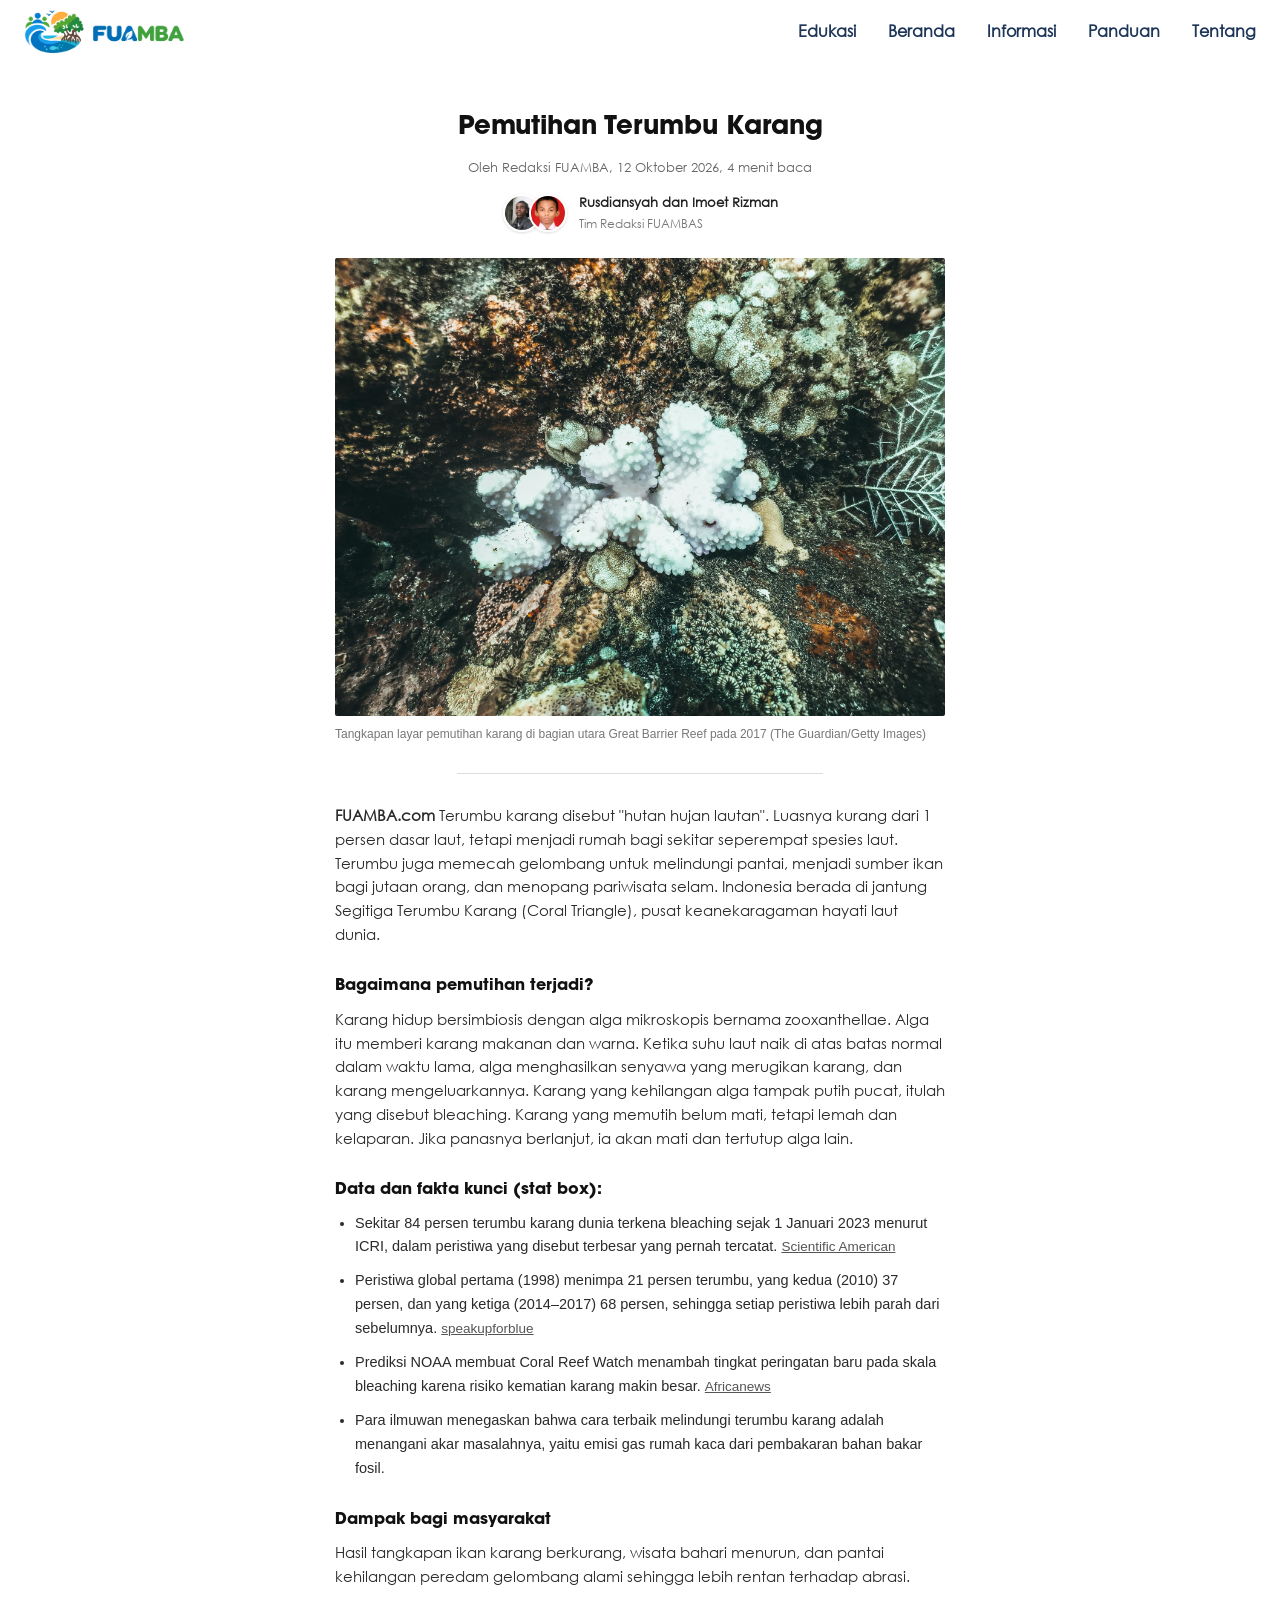
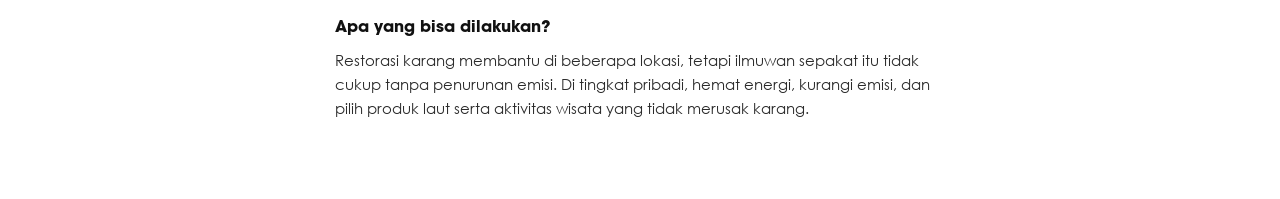
==== html/artikel-1.html @ 21b0585f "menambahkan page artikel dan navbar" ====
<!DOCTYPE html>
<html lang="eng">
<head>
    <meta charset="UTF-8">
    <meta name="viewport" content="width=device-width, initial-scale=1.0">
    <title>Pemutihan Terumbu Karang | FUAMBA</title>
    <link rel="stylesheet" href="../css/edukasi.css">
</head>
<body class="info-page">
    <nav>
        <img class="logo" src="../assets/images/fuamba.png" alt="">

    <input type="checkbox" id="menu-toggle" class="menu-toggle" aria-label="Buka menu">
    <label for="menu-toggle" class="hamburger" aria-hidden="true">
      <span></span>
      <span></span>
      <span></span>
    </label>

        <div class="menu">
            <a href="edukasi.html">Edukasi</a>
            <a href="../index.html">Beranda</a>
            <a href="informasi.html">Informasi</a>
            <a href="panduan.html">Panduan</a>
            <a href="tentang.html">Tentang</a>
        </div>
    </nav>
<main class="edukasi-page">
    <section class="heading-edukasi">
        <h1>Pemutihan Terumbu Karang</h1>
        <div class="edukasi-meta-row">
            <p class="edukasi-meta">
                Oleh Redaksi FUAMBA, 12 Oktober 2026, 4 menit baca
            </p>
            <div class="edukasi-actions">
                <button class="action-button" type="button" aria-label="Sukai artikel">
                    <svg viewBox="0 0 24 24">
                        <path d="M7 10v11H4a2 2 0 0 1-2-2v-7a2 2 0 0 1 2-2h3Zm0 0 5-8c2 0 3 1.5 2.5 3.5L13.5 10H20a2 2 0 0 1 2 2l-1.5 7a2 2 0 0 1-2 2H7"/>"
                    </svg>
                </button>

                <button class="action-button" type="button"
                    aria-label="Bagikan edukasi"
                    onclick="if (navigator.share) { navigator.share({title: document.title, url: window.location.href}); }">
                    <svg viewBox="0 0 24 24">
                        <path d="M12 15V3m0 0L7 8m5-5 5 5M5 13v7a1 1 0 0 0 1 1h12a1 1 0 0 0 1-1v-7"/>
                    </svg>
            </div>
        </div>
    </section>
    <section class="author">
        <div class="author-photos">
            <img src="../assets/images/rusdi.jpeg"
                 alt="Foto Mas Rusdiansyah"
                 class="author-photo">

            <img src="../assets/images/imoet.jpeg"
                 alt="Foto Imoet Rizman"
                 class="author-photo author-photo-two">
        </div>

        <div class="author-details">
            <p class="author-names">
                Rusdiansyah dan Imoet Rizman
            </p>

            <p class="author-role">
                Tim Redaksi FUAMBAS
            </p>
        </div>
    </section>
    <figure class="featured-figure">
        <img src="../assets/images/Coral.jpg.jpeg"
             alt="Terumbu karang yang mengalami pemutihan"
             class="featured-image">

             <figcaption>
                Tangkapan layar pemutihan karang di bagian utara Great Barrier Reef pada 2017 (The Guardian/Getty Images)
             </figcaption>
    </figure>
    <div class="article-divider"></div>
    <article class="article-content">
        <p>
            <strong>FUAMBA.com</strong>
            Terumbu karang disebut "hutan hujan lautan". Luasnya kurang dari 1 persen dasar laut, tetapi menjadi rumah bagi sekitar seperempat spesies laut. Terumbu juga memecah gelombang untuk melindungi pantai, menjadi sumber ikan bagi jutaan orang, dan menopang pariwisata selam. Indonesia berada di jantung Segitiga Terumbu Karang (Coral Triangle), pusat keanekaragaman hayati laut dunia.
        </p>

        <h2>Bagaimana pemutihan terjadi?</h2>
        <p>
            Karang hidup bersimbiosis dengan alga mikroskopis bernama zooxanthellae. Alga itu memberi karang makanan dan warna. Ketika suhu laut naik di atas batas normal dalam waktu lama, alga menghasilkan senyawa yang merugikan karang, dan karang mengeluarkannya. Karang yang kehilangan alga tampak putih pucat, itulah yang disebut bleaching. Karang yang memutih belum mati, tetapi lemah dan kelaparan. Jika panasnya berlanjut, ia akan mati dan tertutup alga lain.
        </p>

        <section class="key-facts">
            <h2 class="facts-heading">
                Data dan fakta kunci (stat box):
            </h2>

            <ul>
                <li>
                    Sekitar 84 persen terumbu karang dunia terkena bleaching sejak 1 Januari 2023 menurut ICRI, dalam peristiwa yang disebut terbesar yang pernah tercatat.
                    <span class="source-name">Scientific American</span>
                </li>
                <li>
                    Peristiwa global pertama (1998) menimpa 21 persen terumbu, yang kedua (2010) 37 persen, dan yang ketiga (2014–2017) 68 persen, sehingga setiap peristiwa lebih parah dari sebelumnya.
                    <span class="source-name">speakupforblue</span>
                </li>

                <li>
                    Prediksi NOAA membuat Coral Reef Watch menambah tingkat peringatan baru pada skala bleaching karena risiko kematian karang makin besar.
                    <span class="source-name">Africanews</span>
                </li>

                <li>
                     Para ilmuwan menegaskan bahwa cara terbaik melindungi terumbu karang adalah menangani akar masalahnya, yaitu emisi gas rumah kaca dari pembakaran bahan bakar fosil.
                </li>
            </ul>
        </section>
        <section class="impact-section">
            <h2>Dampak bagi masyarakat</h2>

            <p>
                Hasil tangkapan ikan karang berkurang, wisata bahari menurun, dan pantai kehilangan peredam gelombang alami sehingga lebih rentan terhadap abrasi.
            </p>

            <h2 class="action-heading">
                Apa yang bisa dilakukan?
            </h2>

            <p>
                Restorasi karang membantu di beberapa lokasi, tetapi ilmuwan sepakat itu tidak cukup tanpa penurunan emisi. Di tingkat pribadi, hemat energi, kurangi emisi, dan pilih produk laut serta aktivitas wisata yang tidak merusak karang.
            </p>
        </section>
    </article>
    <div id="Komentar"></div>
</body>
---- css/edukasi.css ----
* {
    box-sizing: border-box;
    margin: 0;
    padding: 0;
}
:root {
    --teks-gelap: #1D3557;
    --biru: #457B9D;
    --biru-muda: #A8DADC;
    --putih-bg: #F1FAEE;
    --teal: #F1FAEE;
}
body.info-page {
    font-family: -apple-system, BlinkMacSystemFont, "Segoe UI", Roboto, Helvetica, Arial, sans-serif;
    color: #2c2c2c;
    background-color: #ffffff;
    line-height: 1.6;
}
@font-face {
    font-family: ITC Avant Garde Gothic Bold;
    src: url('../assets/fonts/ITC Avant Garde Gothic Bold.otf');
}
@font-face {
    font-family: weezerfont;
    src: url('../assets/fonts/weezerfont.ttf');
}
h1,h2 {
    font-family: ITC Avant Garde Gothic Bold;
}
p,a {
    font-family: weezerfont;
}
a {
    text-decoration: none;
}

/* ini untuk navbar desktop */
        nav {
            background-color: white;
            display: flex;
            align-items: center;
            justify-content: space-between;
            gap: 1.5rem;
            height: 4rem;
            position: relative;
            padding: 0.6rem 1.5rem;
            background: rgba(255, 255, 255, 0.95);
            z-index: 2;
        }
        nav .logo {
            width: 10rem;
        }
        .menu {
            display: flex;
            gap: 2rem;
        }
        .menu-toggle {
            position: absolute;
            opacity: 0;
            pointer-events: none;
        }
        nav a {
            padding-bottom: 3px;
            color: var(--teks-gelap);
            font-weight: 800;
             
        }
        nav a:hover {
            border-bottom: 3px solid var(--teks-gelap);
        }

    .hamburger {
      display: none;
      flex-direction: column;
      gap: 5px;
      padding: 0.5rem;
      cursor: pointer;
    }

    .hamburger span {
      display: block;
      width: 1.6rem;
      height: 3px;
      border-radius: 2px;
      background: var(--teks-gelap);
      transition: transform 0.3s, opacity 0.3s;
    }
 /* ini untuk navbar desktop */

.edukasi-page {
    max-width: 650px;
    margin: 0 auto;
    padding: 20px 20px 60px 20px;
}

.heading-edukasi {
    text-align: center;
    margin-top: 20px;
    margin-bottom: 15px;
}

.heading-edukasi h1 {
    font-size: 26px;
    font-weight: 700;
    color: #111111;
    margin-bottom: 12px;
}

.edukasi-meta-row {
    display: flex;
    justify-content: center;
    align-items: center;
}

.edukasi-meta {
    font-size: 13px;
    color: #666666;
}

.edukasi-actions {
    display: none !important;
}

.author {
    display: flex;
    align-items: center;
    justify-content: center;
    gap: 12px;
    margin: 15px 0 25px 0;
}

.author-photos {
    display: flex;
    align-items: center;
}

.author-photo {
    width: 38px;
    height: 38px;
    border-radius: 50%;
    object-fit: cover;
    border: 2px solid #ffffff;
    box-shadow: 0 1px 3px rgba(0, 0, 0, 0.15);
}

.author-photo-two {
    margin-left: -12px;
}

.author-details {
    text-align: left;
}

.author-names {
    font-size: 13px;
    font-weight: 600;
    color: #222222;
}

.author-role {
    font-size: 12px;
    color: #777777;
}

.featured-figure {
    margin: 20px 0 25px 0;
}

.featured-image {
    width: 100%;
    height: auto;
    display: block;
    border-radius: 2px;
}

figcaption {
    margin-top: 10px;
    font-size: 12px;
    color: #777777;
    text-align: left;
    line-height: 1.4;
}

.article-divider {
    width: 60%;
    height: 1px;
    background-color: #dddddd;
    margin: 30px auto;
}

.article-content {
    font-size: 14.5px;
    line-height: 1.65;
    color: #2b2b2b;
}

.article-content p {
    margin-bottom: 18px;
}

.article-content h2 {
    font-size: 16px;
    font-weight: 700;
    margin: 24px 0 10px 0;
    color: #111111;
}

.key-facts {
    margin: 20px 0;
}

.facts-heading {
    font-size: 15px;
    font-weight: 700;
    margin-bottom: 10px;
}

.key-facts ul {
    padding-left: 20px;
    margin-bottom: 20px;
}

.key-facts li {
    margin-bottom: 10px;
}

.source-name {
    color: #555555;
    text-decoration: underline;
    font-size: 13.5px;
    cursor: pointer;
}

@media (max-width: 768px) {

    .nav {
        padding: 0.6rem 1.5rem;
    }
    .menu-toggle:checked + .hamburger span:nth-child(1) {
      transform: translateY(8px) rotate(45deg);
    }

    .menu-toggle:checked + .hamburger span:nth-child(2) {
      opacity: 0;
    }

    .menu-toggle:checked + .hamburger span:nth-child(3) {
      transform: translateY(-8px) rotate(-45deg);
    }

    /* Garis fokus saat tombol dipilih dengan keyboard */
    .menu-toggle:focus-visible + .hamburger {
      outline: 3px solid #d9482b;
      border-radius: 6px;
    }

    .menu {
        display: none;
        position: absolute;
        top: 100%;
        left: 0;
        right: 0;
        flex-direction: column;
        gap: 0;
        background: white;
        box-shadow: 0 10px 20px rgba(0, 0, 0, 0.15);
    }
    .menu a {
        padding: 0.9rem 1.5rem;
    }
    .menu a:hover {
        background: var(--biru-muda);
        color: var(--teks-gelap);
    }

      /* Menu tampil saat checkbox dicentang */
    .menu-toggle:checked ~ .menu {
        display: flex;
    }
    .hamburger {
        display: flex;
    }
    /* ini untuk navbar hp */
}
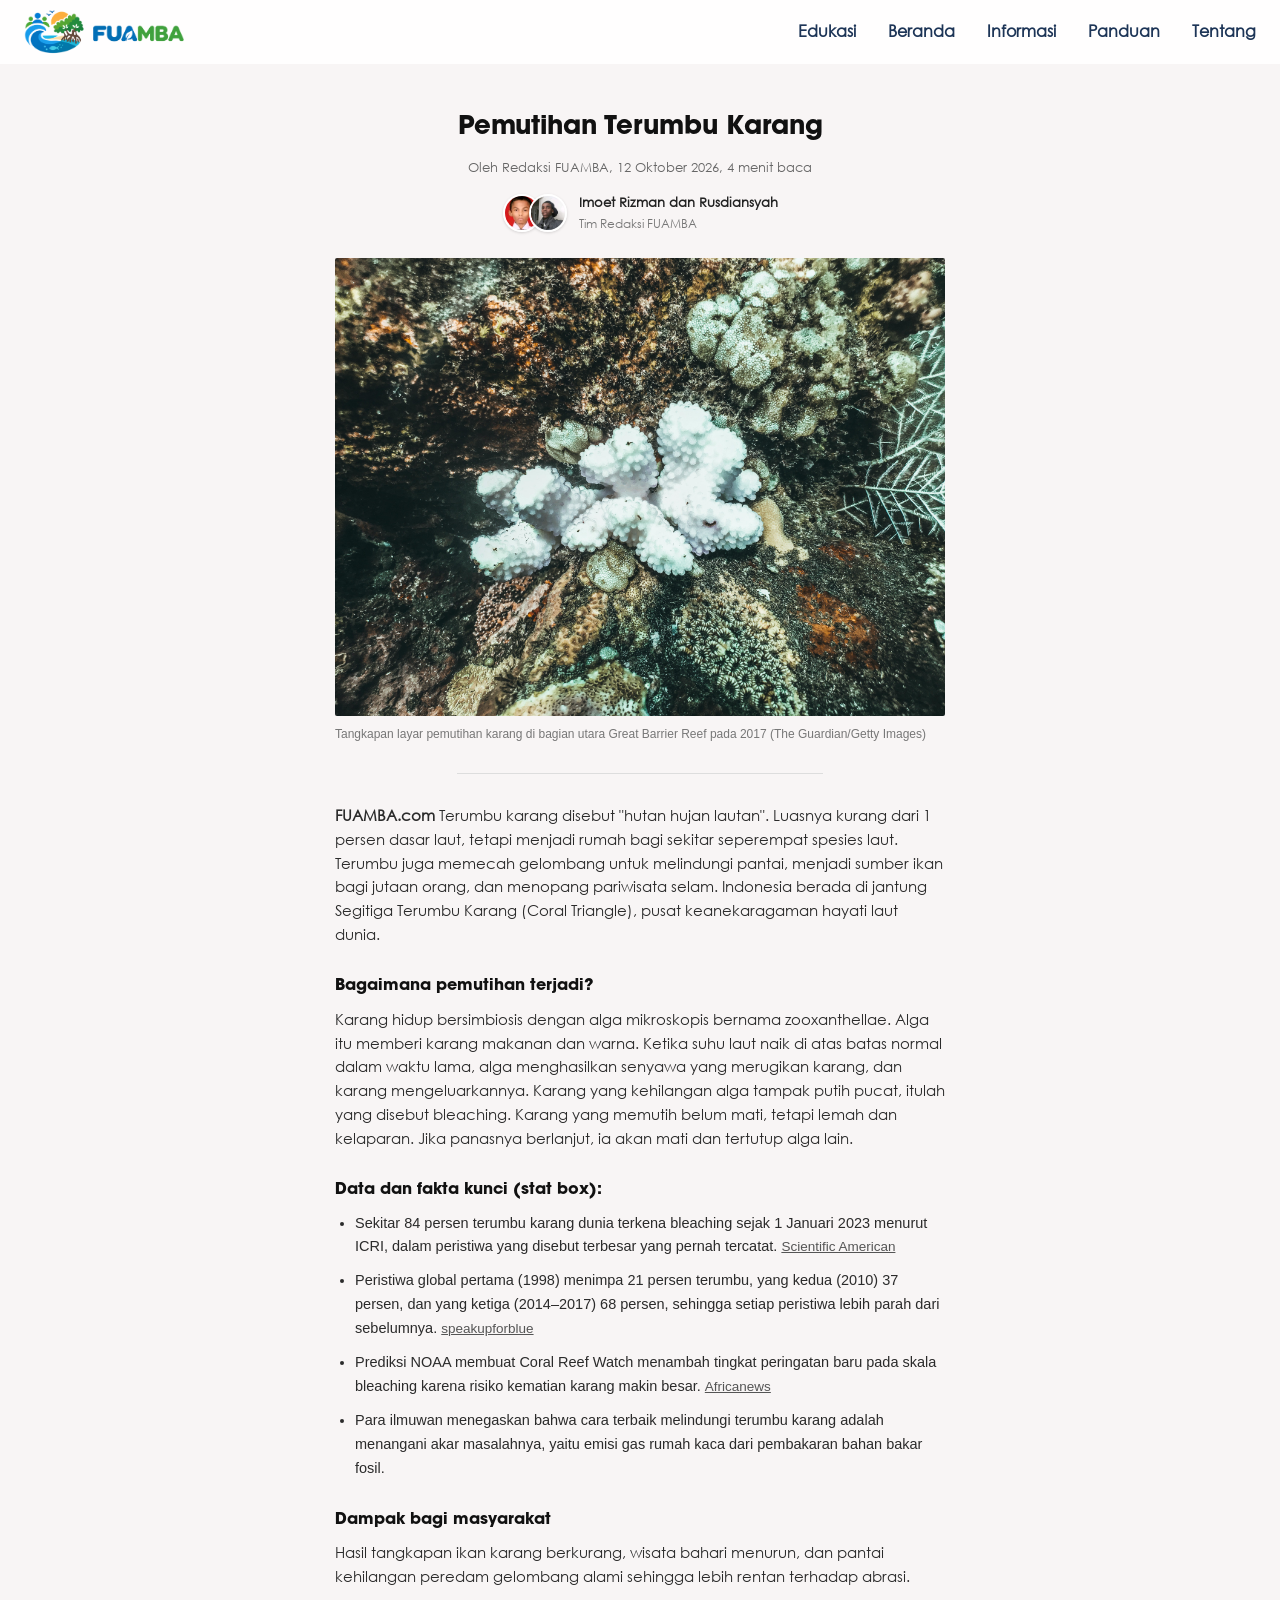
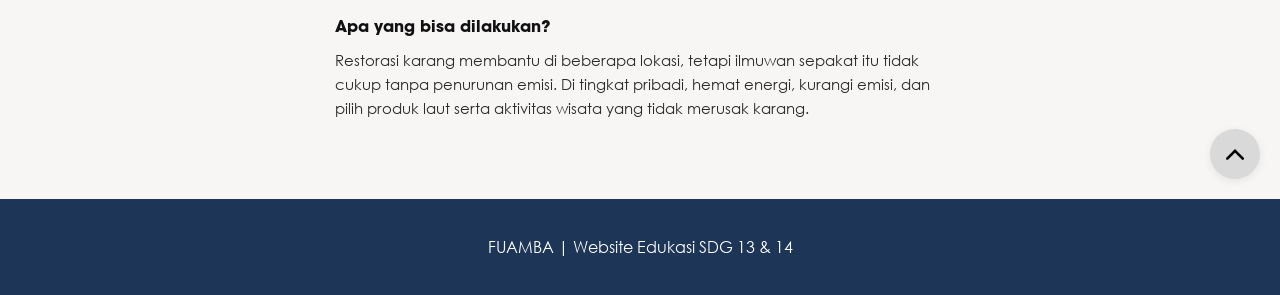
==== commit 9b649f11: "menambahkan artikel dan fix responsive" ====
--- a/html/artikel-1.html
+++ b/html/artikel-1.html
@@ -4,7 +4,7 @@
     <meta charset="UTF-8">
     <meta name="viewport" content="width=device-width, initial-scale=1.0">
     <title>Pemutihan Terumbu Karang | FUAMBA</title>
-    <link rel="stylesheet" href="../css/edukasi.css">
+    <link rel="stylesheet" href="../css/artikel.css">
 </head>
 <body class="info-page">
     <nav>
@@ -32,40 +32,26 @@
             <p class="edukasi-meta">
                 Oleh Redaksi FUAMBA, 12 Oktober 2026, 4 menit baca
             </p>
-            <div class="edukasi-actions">
-                <button class="action-button" type="button" aria-label="Sukai artikel">
-                    <svg viewBox="0 0 24 24">
-                        <path d="M7 10v11H4a2 2 0 0 1-2-2v-7a2 2 0 0 1 2-2h3Zm0 0 5-8c2 0 3 1.5 2.5 3.5L13.5 10H20a2 2 0 0 1 2 2l-1.5 7a2 2 0 0 1-2 2H7"/>"
-                    </svg>
-                </button>
-
-                <button class="action-button" type="button"
-                    aria-label="Bagikan edukasi"
-                    onclick="if (navigator.share) { navigator.share({title: document.title, url: window.location.href}); }">
-                    <svg viewBox="0 0 24 24">
-                        <path d="M12 15V3m0 0L7 8m5-5 5 5M5 13v7a1 1 0 0 0 1 1h12a1 1 0 0 0 1-1v-7"/>
-                    </svg>
-            </div>
         </div>
     </section>
     <section class="author">
         <div class="author-photos">
+            <img src="../assets/images/imoet.jpeg"
+                 alt="Foto Imoet Rizman"
+                 class="author-photo">
+
             <img src="../assets/images/rusdi.jpeg"
                  alt="Foto Mas Rusdiansyah"
-                 class="author-photo">
-
-            <img src="../assets/images/imoet.jpeg"
-                 alt="Foto Imoet Rizman"
                  class="author-photo author-photo-two">
         </div>
 
         <div class="author-details">
             <p class="author-names">
-                Rusdiansyah dan Imoet Rizman
+                Imoet Rizman dan Rusdiansyah
             </p>
 
             <p class="author-role">
-                Tim Redaksi FUAMBAS
+                Tim Redaksi FUAMBA
             </p>
         </div>
     </section>
@@ -132,4 +118,13 @@
         </section>
     </article>
     <div id="Komentar"></div>
+</main>
+    <div style="position: relative">
+        <a href="#top" class="back-to-top">
+            <img src="../assets/images/arrkey.png" class="arrow-icon">
+        </a>
+    </div>
+    <footer class="footer">
+        <p>FUAMBA | Website Edukasi SDG 13 & 14</p>
+    </footer>
 </body>
--- a/css/artikel.css
+++ b/css/artikel.css
@@ -0,0 +1,328 @@
+* {
+    box-sizing: border-box;
+    margin: 0;
+    padding: 0;
+}
+:root {
+    --teks-gelap: #1D3557;
+    --biru: #457B9D;
+    --biru-muda: #A8DADC;
+    --putih-bg: #F1FAEE;
+    --teal: #F1FAEE;
+}
+body.info-page {
+    font-family: -apple-system, BlinkMacSystemFont, "Segoe UI", Roboto, Helvetica, Arial, sans-serif;
+    color: #2c2c2c;
+    background-color: #f8f5f5;
+    line-height: 1.6;
+}
+@font-face {
+    font-family: ITC Avant Garde Gothic Bold;
+    src: url('../assets/fonts/ITC Avant Garde Gothic Bold.otf');
+}
+@font-face {
+    font-family: weezerfont;
+    src: url('../assets/fonts/weezerfont.ttf');
+}
+h1,h2 {
+    font-family: ITC Avant Garde Gothic Bold;
+}
+p,a {
+    font-family: weezerfont;
+}
+a {
+    text-decoration: none;
+}
+
+/* ini untuk navbar desktop */
+        nav {
+            background-color: white;
+            display: flex;
+            align-items: center;
+            justify-content: space-between;
+            gap: 1.5rem;
+            height: 4rem;
+            position: relative;
+            padding: 0.6rem 1.5rem;
+            background: rgba(255, 255, 255, 0.95);
+            z-index: 2;
+        }
+        nav .logo {
+            width: 10rem;
+        }
+        .menu {
+            display: flex;
+            gap: 2rem;
+        }
+        .menu-toggle {
+            position: absolute;
+            opacity: 0;
+            pointer-events: none;
+        }
+        nav a {
+            padding-bottom: 3px;
+            color: var(--teks-gelap);
+            font-weight: 800;
+             
+        }
+        nav a:hover {
+            border-bottom: 3px solid var(--teks-gelap);
+        }
+
+    .hamburger {
+      display: none;
+      flex-direction: column;
+      gap: 5px;
+      padding: 0.5rem;
+      cursor: pointer;
+    }
+
+    .hamburger span {
+      display: block;
+      width: 1.6rem;
+      height: 3px;
+      border-radius: 2px;
+      background: var(--teks-gelap);
+      transition: transform 0.3s, opacity 0.3s;
+    }
+ /* ini untuk navbar desktop */
+
+.edukasi-page {
+    max-width: 650px;
+    margin: 0 auto;
+    padding: 20px 20px 60px 20px;
+}
+
+.heading-edukasi {
+    text-align: center;
+    margin-top: 20px;
+    margin-bottom: 15px;
+}
+
+.heading-edukasi h1 {
+    font-size: 26px;
+    font-weight: 700;
+    color: #111111;
+    margin-bottom: 12px;
+}
+
+.edukasi-meta-row {
+    display: flex;
+    justify-content: center;
+    align-items: center;
+}
+
+.edukasi-meta {
+    font-size: 13px;
+    color: #666666;
+}
+
+.edukasi-actions {
+    display: none !important;
+}
+
+.author {
+    display: flex;
+    align-items: center;
+    justify-content: center;
+    gap: 12px;
+    margin: 15px 0 25px 0;
+}
+
+.author-photos {
+    display: flex;
+    align-items: center;
+}
+
+.author-photo {
+    width: 38px;
+    height: 38px;
+    border-radius: 50%;
+    object-fit: cover;
+    border: 2px solid #ffffff;
+    box-shadow: 0 1px 3px rgba(0, 0, 0, 0.15);
+}
+
+.author-photo-two {
+    margin-left: -12px;
+}
+
+.author-details {
+    text-align: left;
+}
+
+.author-names {
+    font-size: 13px;
+    font-weight: 600;
+    color: #222222;
+}
+
+.author-role {
+    font-size: 12px;
+    color: #777777;
+}
+
+.featured-figure {
+    margin: 20px 0 25px 0;
+}
+
+.featured-image {
+    width: 100%;
+    height: auto;
+    display: block;
+    border-radius: 2px;
+}
+
+figcaption {
+    margin-top: 10px;
+    font-size: 12px;
+    color: #777777;
+    text-align: left;
+    line-height: 1.4;
+}
+
+.article-divider {
+    width: 60%;
+    height: 1px;
+    background-color: #dddddd;
+    margin: 30px auto;
+}
+
+.article-content {
+    font-size: 14.5px;
+    line-height: 1.65;
+    color: #2b2b2b;
+}
+
+.article-content p {
+    margin-bottom: 18px;
+}
+
+.article-content h2 {
+    font-size: 16px;
+    font-weight: 700;
+    margin: 24px 0 10px 0;
+    color: #111111;
+}
+
+.key-facts {
+    margin: 20px 0;
+}
+
+.facts-heading {
+    font-size: 15px;
+    font-weight: 700;
+    margin-bottom: 10px;
+}
+
+.key-facts ul {
+    padding-left: 20px;
+    margin-bottom: 20px;
+}
+
+.key-facts li {
+    margin-bottom: 10px;
+}
+
+.source-name {
+    color: #555555;
+    text-decoration: underline;
+    font-size: 13.5px;
+    cursor: pointer;
+}
+
+        footer {
+            width: 100%;
+            background-color: #1D3557;
+            padding: 3rem 0;
+            height: 2rem;
+            display: flex;
+            justify-content: center;
+            align-items: center;
+        }
+        footer p {
+            color: white;
+        }
+@media (max-width: 768px) {
+
+    .nav {
+        padding: 0.6rem 1.5rem;
+    }
+    .menu-toggle:checked + .hamburger span:nth-child(1) {
+      transform: translateY(8px) rotate(45deg);
+    }
+
+    .menu-toggle:checked + .hamburger span:nth-child(2) {
+      opacity: 0;
+    }
+
+    .menu-toggle:checked + .hamburger span:nth-child(3) {
+      transform: translateY(-8px) rotate(-45deg);
+    }
+
+    /* Garis fokus saat tombol dipilih dengan keyboard */
+    .menu-toggle:focus-visible + .hamburger {
+      outline: 3px solid #d9482b;
+      border-radius: 6px;
+    }
+
+    .menu {
+        display: none;
+        position: absolute;
+        top: 100%;
+        left: 0;
+        right: 0;
+        flex-direction: column;
+        gap: 0;
+        background: white;
+        box-shadow: 0 10px 20px rgba(0, 0, 0, 0.15);
+    }
+    .menu a {
+        padding: 0.9rem 1.5rem;
+    }
+    .menu a:hover {
+        background: var(--biru-muda);
+        color: var(--teks-gelap);
+    }
+
+      /* Menu tampil saat checkbox dicentang */
+    .menu-toggle:checked ~ .menu {
+        display: flex;
+    }
+    .hamburger {
+        display: flex;
+    }
+    /* ini untuk navbar hp */
+}
+
+/* Back to Top Button Styles */
+html {
+  scroll-behavior: smooth;
+}
+
+.back-to-top {
+  position: absolute;
+  bottom: 20px;
+  right: 20px; 
+  width: 50px;
+  height: 50px;
+  background-color: #d9d9d9;
+  border-radius: 50%;
+  display: flex;
+  align-items: center;
+  justify-content: center;
+  text-decoration: none;
+  box-shadow: 0 2px 8px rgba(0, 0, 0, 0.08);
+  transition: background-color 0.2s ease;
+  z-index: 10;
+}
+
+.back-to-top:hover {
+  background-color: #c5c5c5;
+}
+
+.arrow-icon {
+  width: 18px;
+  height: auto;
+  display: block;
+}
